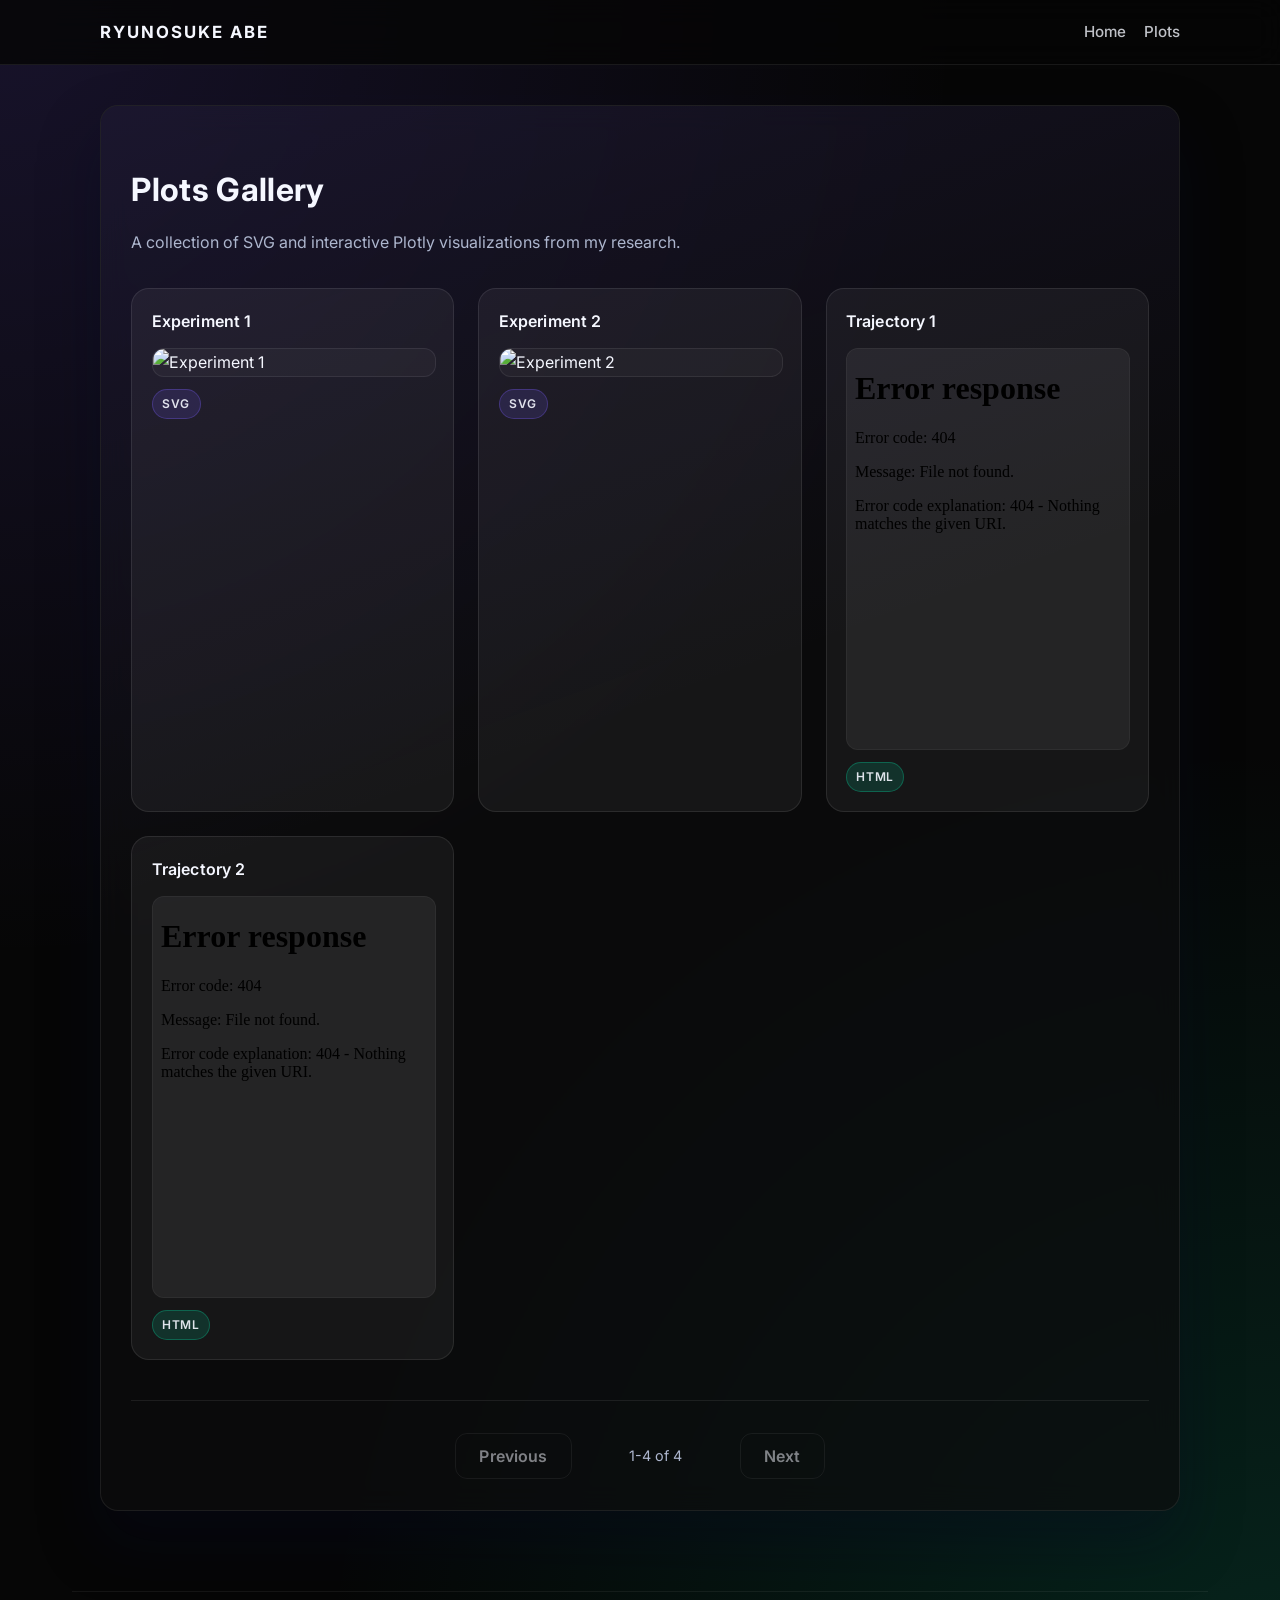
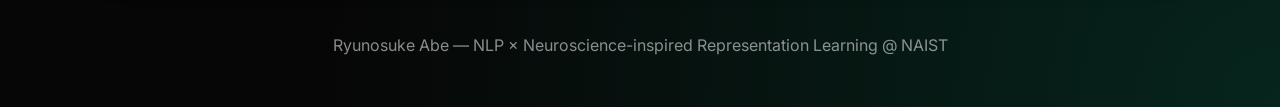
==== plots.html @ 3e36378e "first commit" ====
<!DOCTYPE html>
<html lang="en">
<head>
  <meta charset="utf-8">
  <meta http-equiv="X-UA-Compatible" content="IE=edge">
  <meta name="viewport" content="width=device-width, initial-scale=1">
  <title>Plots Gallery | Ryunosuke Abe</title>
  <link rel="stylesheet" href="assets/css/main.css">
  <link rel="stylesheet" href="assets/css/gallery.css">
</head>
<body>
  <header class="site-header" role="banner">
    <div class="header-inner">
      <a class="site-title" rel="author" href="index.html">
        Ryunosuke Abe
      </a>

      <input type="checkbox" id="site-nav-toggle" class="nav-toggle">
      <label for="site-nav-toggle" class="nav-toggle-label">
        <span class="sr-only">Toggle navigation</span>
        <span class="hamburger" aria-hidden="true"></span>
      </label>

      <nav class="site-nav" id="site-nav-menu" aria-label="Main navigation">
        <div class="nav-groups">
          <ul class="nav-group nav-group--global">
            <li><a class="nav-link" href="index.html">Home</a></li>
            <li><a class="nav-link" href="plots.html">Plots</a></li>
          </ul>
        </div>
      </nav>
    </div>
  </header>

  <main class="page-content" aria-label="Content">
    <div class="wrapper">
      <section class="card" id="gallery">
        <h1>Plots Gallery</h1>
        <p class="gallery-description">
          A collection of SVG and interactive Plotly visualizations from my research.
        </p>
        
        <div id="gallery-container" class="gallery-grid"></div>
        
        <div class="pagination-controls" id="pagination-controls">
          <button class="btn ghost" id="prev-btn" disabled>Previous</button>
          <span class="pagination-info" id="pagination-info"></span>
          <button class="btn ghost" id="next-btn">Next</button>
        </div>
      </section>
    </div>
  </main>

  <footer class="site-footer">
    <div class="wrapper">
      <p class="site-footer-owner">
        <a href="index.html">Ryunosuke Abe</a> &mdash; NLP × Neuroscience-inspired Representation Learning @ NAIST
      </p>
    </div>
  </footer>

  <script src="assets/js/gallery.js"></script>
</body>
</html>
---- assets/css/main.css ----
@import url('https://fonts.googleapis.com/css2?family=Inter:wght@300;400;500;600;700;800&display=swap');

:root {
  --bg: #060606;
  --bg-alt: #0d0d0f;
  --fg: #f5f7ff;
  --muted: #adb6ce;
  --accent: #7c5cff;
  --accent-soft: rgba(124, 92, 255, 0.16);
  --accent-2: #06d6a0;
  --card: rgba(13, 13, 15, 0.7);
  --card-border: rgba(255, 255, 255, 0.08);
  --shadow: 0 30px 60px rgba(7, 10, 35, 0.35);
  --radius-lg: 26px;
  --radius-md: 18px;
  --radius-sm: 12px;
  --max-width: 1080px;
  --transition: 240ms cubic-bezier(0.2, 0.9, 0.2, 1);
}

body {
  font-family: 'Inter', 'Helvetica Neue', Arial, sans-serif;
  font-size: 16px;
  font-weight: 400;
  background: radial-gradient(circle at top left, rgba(124, 92, 255, 0.15), transparent 45%),
              radial-gradient(circle at bottom right, rgba(6, 214, 160, 0.15), transparent 45%),
              var(--bg);
  color: var(--fg);
  line-height: 1.7;
  margin: 0;
}

.sr-only {
  position: absolute;
  width: 1px;
  height: 1px;
  padding: 0;
  margin: -1px;
  overflow: hidden;
  clip: rect(0, 0, 0, 0);
  white-space: nowrap;
  border: 0;
}

main, .page-content {
  max-width: var(--max-width);
  margin: 0 auto 5rem;
  padding: 2.5rem 1.75rem 0;
}

.wrapper {
  width: 100%;
}

section[id] {
  scroll-margin-top: 110px;
}

h1, h2, h3, h4, h5, h6 {
  font-weight: 700;
  letter-spacing: 0.01em;
  color: var(--fg);
}

h1 {
  font-size: 2rem;
  margin-bottom: 0.75rem;
}

p {
  color: var(--muted);
  margin: 0.4rem 0 1.2rem;
}

a {
  color: inherit;
  text-decoration: none;
  transition: color var(--transition);
}

a:hover,
a:focus {
  color: var(--accent);
}

.site-header {
  position: sticky;
  top: 0;
  z-index: 20;
  background: rgba(6, 6, 6, 0.82);
  backdrop-filter: blur(14px);
  -webkit-backdrop-filter: blur(14px);
  border-bottom: 1px solid rgba(255, 255, 255, 0.08);
}

.header-inner {
  max-width: var(--max-width);
  margin: 0 auto;
  padding: 1.1rem 1.75rem;
  display: flex;
  align-items: center;
  gap: 1.75rem;
}

.site-title {
  font-size: 1.05rem;
  font-weight: 700;
  letter-spacing: 0.12em;
  text-transform: uppercase;
  color: var(--fg);
  transition: color var(--transition);
}

.site-title:hover,
.site-title:focus {
  color: var(--accent);
}

.nav-toggle {
  position: absolute;
  width: 1px;
  height: 1px;
  overflow: hidden;
  clip: rect(0, 0, 0, 0);
  clip-path: inset(50%);
}

.nav-toggle-label {
  display: none;
  align-items: center;
  justify-content: center;
  width: 2.7rem;
  height: 2.7rem;
  border-radius: var(--radius-sm);
  border: 1px solid rgba(255, 255, 255, 0.16);
  background: rgba(255, 255, 255, 0.04);
  cursor: pointer;
  transition: border-color var(--transition), background var(--transition);
  margin-left: auto;
}

.nav-toggle-label:hover,
.nav-toggle-label:focus {
  border-color: rgba(255, 255, 255, 0.3);
  background: rgba(255, 255, 255, 0.1);
}

.nav-toggle-label .hamburger,
.nav-toggle-label .hamburger::before,
.nav-toggle-label .hamburger::after {
  display: block;
  width: 1.3rem;
  height: 2px;
  background: var(--fg);
  border-radius: 999px;
  transition: transform var(--transition), opacity var(--transition);
  content: '';
}

.nav-toggle-label .hamburger::before {
  transform: translateY(-6px);
}

.nav-toggle-label .hamburger::after {
  transform: translateY(6px);
}

.nav-toggle:checked + .nav-toggle-label .hamburger {
  opacity: 0;
}

.nav-toggle:checked + .nav-toggle-label .hamburger::before {
  transform: translateY(0) rotate(45deg);
}

.nav-toggle:checked + .nav-toggle-label .hamburger::after {
  transform: translateY(0) rotate(-45deg);
}

.site-nav {
  margin-left: auto;
}

.nav-groups {
  display: flex;
  align-items: center;
  gap: 1.75rem;
}

.nav-group {
  list-style: none;
  display: flex;
  align-items: center;
  gap: 1.1rem;
  margin: 0;
  padding: 0;
}

.nav-link {
  position: relative;
  font-size: 0.95rem;
  font-weight: 500;
  color: rgba(245, 247, 255, 0.78);
  transition: color var(--transition);
}

.nav-link:hover,
.nav-link:focus {
  color: var(--fg);
}

.btn {
  display: inline-flex;
  align-items: center;
  justify-content: center;
  padding: 0.75rem 1.45rem;
  border-radius: var(--radius-sm);
  border: 1px solid transparent;
  font-weight: 600;
  letter-spacing: 0.01em;
  color: var(--fg);
  background: rgba(255, 255, 255, 0.08);
  transition: transform var(--transition), background var(--transition), box-shadow var(--transition);
  box-shadow: 0 18px 35px rgba(124, 92, 255, 0.16);
  cursor: pointer;
  font-family: inherit;
  font-size: inherit;
}

.btn.primary {
  background: linear-gradient(120deg, var(--accent), #5e3de1);
  border-color: rgba(255, 255, 255, 0.18);
}

.btn.ghost {
  background: transparent;
  border-color: rgba(255, 255, 255, 0.12);
  box-shadow: none;
}

.btn:hover,
.btn:focus {
  transform: translateY(-3px);
  box-shadow: 0 24px 45px rgba(124, 92, 255, 0.26);
}

.btn:disabled {
  opacity: 0.5;
  cursor: not-allowed;
  transform: none;
}

.btn:disabled:hover {
  transform: none;
  box-shadow: 0 18px 35px rgba(124, 92, 255, 0.16);
}

.card {
  background: var(--card);
  border: 1px solid var(--card-border);
  border-radius: var(--radius-md);
  padding: 1.9rem;
  box-shadow: var(--shadow);
  backdrop-filter: blur(14px);
  -webkit-backdrop-filter: blur(14px);
  position: relative;
  overflow: hidden;
}

.card::before {
  content: '';
  position: absolute;
  inset: 0;
  background: linear-gradient(160deg, rgba(124,92,255,0.12), transparent 45%);
  opacity: 0.9;
  pointer-events: none;
}

.card > * {
  position: relative;
  z-index: 1;
}

.card h2 {
  font-size: 1.4rem;
  margin-bottom: 0.75rem;
}

footer {
  background: transparent;
  border-top: 1px solid rgba(255, 255, 255, 0.06);
  margin-top: 4rem;
  padding: 2.5rem 1.75rem 3rem;
}

.site-footer {
  max-width: var(--max-width);
  margin: 0 auto;
}

.site-footer-owner {
  color: rgba(245, 247, 255, 0.55);
  text-align: center;
  margin: 0;
}

@media (max-width: 900px) {
  main, .page-content {
    padding: 2.5rem 1.15rem 0;
  }

  .header-inner {
    flex-wrap: wrap;
    gap: 1rem;
    padding: 1rem 1.4rem;
  }

  .nav-toggle-label {
    display: inline-flex;
  }

  .site-nav {
    order: 3;
    width: 100%;
    margin-left: 0;
    display: none;
    background: rgba(6, 6, 6, 0.92);
    border: 1px solid rgba(255, 255, 255, 0.12);
    border-radius: var(--radius-md);
    padding: 1.1rem 1.3rem;
  }

  .nav-groups {
    flex-direction: column;
    align-items: flex-start;
    gap: 1.25rem;
  }

  .nav-group {
    flex-direction: column;
    align-items: flex-start;
    gap: 0.75rem;
  }

  .nav-link {
    font-size: 1.02rem;
  }

  .nav-toggle:checked ~ .site-nav {
    display: block;
  }
}

@media (max-width: 600px) {
  .site-nav {
    padding: 0.9rem 1.1rem;
  }

  .btn {
    width: 100%;
    justify-content: center;
    font-size: 0.98rem;
    padding: 0.68rem 1.1rem;
  }
}
---- assets/css/gallery.css ----
/* Gallery-specific styles */

.gallery-description {
  margin-bottom: 2rem;
  color: var(--muted);
}

.gallery-grid {
  display: grid;
  grid-template-columns: repeat(auto-fill, minmax(300px, 1fr));
  gap: 1.5rem;
  margin-bottom: 2.5rem;
}

.gallery-item {
  background: rgba(255, 255, 255, 0.05);
  border: 1px solid rgba(255, 255, 255, 0.09);
  border-radius: var(--radius-md);
  padding: 1.2rem;
  transition: transform var(--transition), border-color var(--transition), box-shadow var(--transition);
  overflow: hidden;
}

.gallery-item:hover {
  transform: translateY(-6px);
  border-color: rgba(124, 92, 255, 0.35);
  box-shadow: 0 20px 40px rgba(124, 92, 255, 0.2);
}

.gallery-item-title {
  font-size: 1rem;
  font-weight: 600;
  margin: 0 0 0.75rem 0;
  color: var(--fg);
}

.gallery-item-content {
  position: relative;
  width: 100%;
  border-radius: var(--radius-sm);
  overflow: hidden;
  background: rgba(255, 255, 255, 0.03);
  border: 1px solid rgba(255, 255, 255, 0.08);
}

.gallery-item-content svg {
  display: block;
  width: 100%;
  height: auto;
  max-height: 400px;
}

.gallery-item-content iframe {
  display: block;
  width: 100%;
  height: 400px;
  border: none;
  background: rgba(255, 255, 255, 0.03);
}

.gallery-item-type {
  display: inline-block;
  margin-top: 0.75rem;
  padding: 0.25rem 0.6rem;
  border-radius: 999px;
  font-size: 0.75rem;
  font-weight: 600;
  letter-spacing: 0.05em;
  text-transform: uppercase;
  background: rgba(124, 92, 255, 0.15);
  border: 1px solid rgba(124, 92, 255, 0.3);
  color: rgba(245, 247, 255, 0.9);
}

.gallery-item-type.type-html {
  background: rgba(6, 214, 160, 0.15);
  border-color: rgba(6, 214, 160, 0.3);
}

.pagination-controls {
  display: flex;
  align-items: center;
  justify-content: center;
  gap: 1.5rem;
  margin-top: 2rem;
  padding-top: 2rem;
  border-top: 1px solid rgba(255, 255, 255, 0.08);
}

.pagination-info {
  color: var(--muted);
  font-size: 0.9rem;
  min-width: 120px;
  text-align: center;
}

@media (max-width: 900px) {
  .gallery-grid {
    grid-template-columns: repeat(auto-fill, minmax(250px, 1fr));
    gap: 1.25rem;
  }
}

@media (max-width: 600px) {
  .gallery-grid {
    grid-template-columns: 1fr;
    gap: 1rem;
  }

  .pagination-controls {
    flex-direction: column;
    gap: 1rem;
  }

  .pagination-controls .btn {
    width: 100%;
  }
}
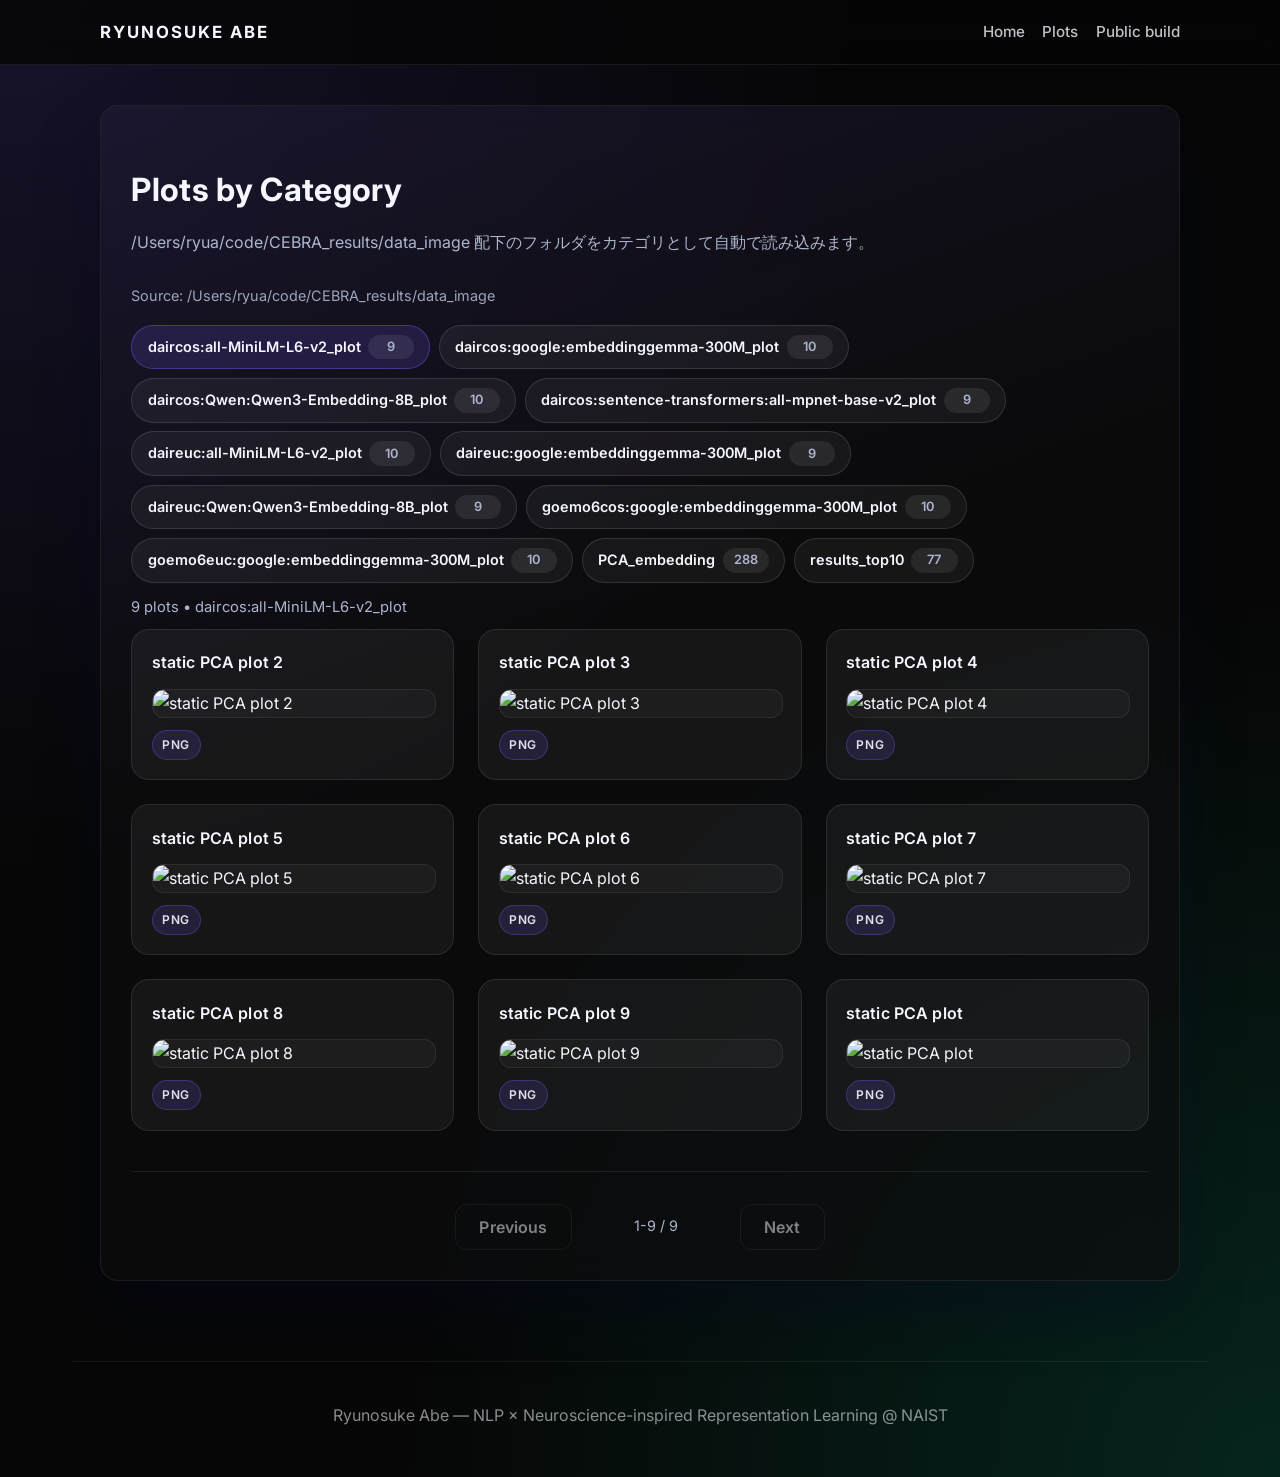
==== commit 1c6da2ee: "Add script to create a public gallery from local images This script copies a downsized subset of the" ====
--- a/plots.html
+++ b/plots.html
@@ -26,6 +26,7 @@
           <ul class="nav-group nav-group--global">
             <li><a class="nav-link" href="index.html">Home</a></li>
             <li><a class="nav-link" href="plots.html">Plots</a></li>
+            <li><a class="nav-link" href="gh-pages.html">Public build</a></li>
           </ul>
         </div>
       </nav>
@@ -35,13 +36,21 @@
   <main class="page-content" aria-label="Content">
     <div class="wrapper">
       <section class="card" id="gallery">
-        <h1>Plots Gallery</h1>
+        <h1>Plots by Category</h1>
         <p class="gallery-description">
-          A collection of SVG and interactive Plotly visualizations from my research.
+          /Users/ryua/code/CEBRA_results/data_image 配下のフォルダをカテゴリとして自動で読み込みます。
         </p>
-        
+        <p class="gallery-source" id="gallery-source"></p>
+
+        <div class="category-bar">
+          <div id="category-nav" class="category-nav" aria-label="Plot categories"></div>
+          <div id="category-meta" class="category-meta"></div>
+        </div>
+
+        <div id="gallery-message" class="gallery-message"></div>
+
         <div id="gallery-container" class="gallery-grid"></div>
-        
+
         <div class="pagination-controls" id="pagination-controls">
           <button class="btn ghost" id="prev-btn" disabled>Previous</button>
           <span class="pagination-info" id="pagination-info"></span>
@@ -62,4 +71,3 @@
   <script src="assets/js/gallery.js"></script>
 </body>
 </html>
-
--- a/assets/css/gallery.css
+++ b/assets/css/gallery.css
@@ -3,6 +3,95 @@
 .gallery-description {
   margin-bottom: 2rem;
   color: var(--muted);
+}
+
+.gallery-source {
+  margin: -0.25rem 0 1rem;
+  color: var(--muted);
+  font-size: 0.9rem;
+  opacity: 0.9;
+  word-break: break-all;
+  overflow-wrap: anywhere;
+}
+
+.category-bar {
+  display: flex;
+  flex-wrap: wrap;
+  align-items: center;
+  gap: 0.75rem;
+  margin: 1rem 0 0.6rem;
+}
+
+.category-nav {
+  display: flex;
+  flex-wrap: wrap;
+  gap: 0.55rem;
+  flex: 1 1 auto;
+}
+
+.category-pill {
+  display: inline-flex;
+  align-items: center;
+  gap: 0.45rem;
+  padding: 0.55rem 0.95rem;
+  border-radius: 999px;
+  background: rgba(255, 255, 255, 0.05);
+  border: 1px solid rgba(255, 255, 255, 0.12);
+  color: var(--fg);
+  font-weight: 600;
+  font-size: 0.9rem;
+  transition: transform var(--transition), border-color var(--transition), box-shadow var(--transition), background var(--transition);
+}
+
+.category-pill .pill-count {
+  display: inline-flex;
+  align-items: center;
+  justify-content: center;
+  min-width: 2rem;
+  padding: 0.1rem 0.45rem;
+  border-radius: 999px;
+  font-size: 0.8rem;
+  background: rgba(255, 255, 255, 0.08);
+  color: var(--muted);
+}
+
+.category-pill:hover,
+.category-pill:focus-visible {
+  transform: translateY(-2px);
+  border-color: rgba(255, 255, 255, 0.3);
+  box-shadow: 0 12px 24px rgba(124, 92, 255, 0.15);
+  outline: none;
+}
+
+.category-pill.active {
+  background: var(--accent-soft);
+  border-color: rgba(124, 92, 255, 0.4);
+  color: var(--fg);
+}
+
+.category-meta {
+  color: var(--muted);
+  font-size: 0.92rem;
+}
+
+.gallery-message {
+  display: none;
+  margin: 0.9rem 0 0.6rem;
+  padding: 0.9rem 1rem;
+  border-radius: var(--radius-sm);
+  border: 1px dashed rgba(255, 255, 255, 0.14);
+  background: rgba(255, 255, 255, 0.03);
+  color: var(--muted);
+}
+
+.gallery-message.is-visible {
+  display: block;
+}
+
+.gallery-message.is-error {
+  border-color: rgba(255, 87, 87, 0.35);
+  background: rgba(255, 87, 87, 0.08);
+  color: #ffb3b3;
 }
 
 .gallery-grid {
@@ -102,6 +191,11 @@
 }
 
 @media (max-width: 600px) {
+  .category-bar {
+    flex-direction: column;
+    align-items: flex-start;
+  }
+
   .gallery-grid {
     grid-template-columns: 1fr;
     gap: 1rem;
@@ -116,4 +210,3 @@
     width: 100%;
   }
 }
-
